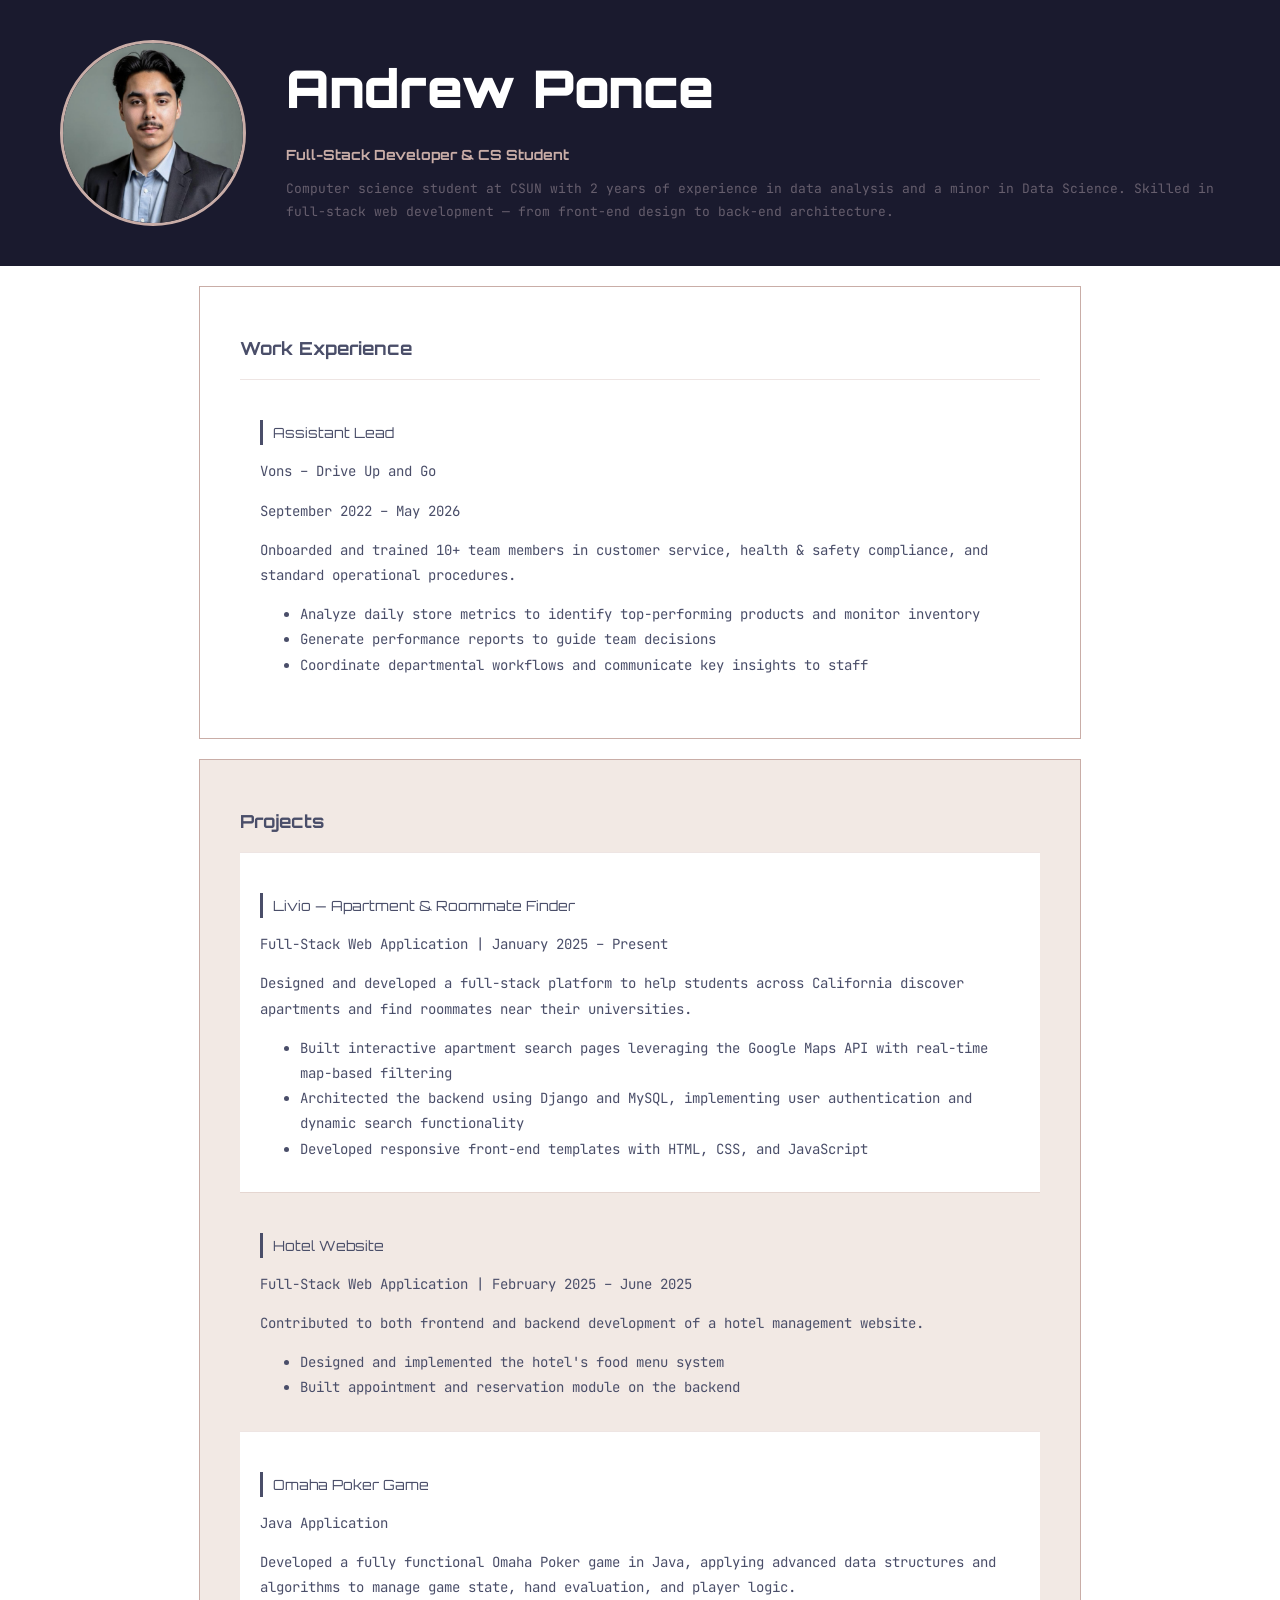
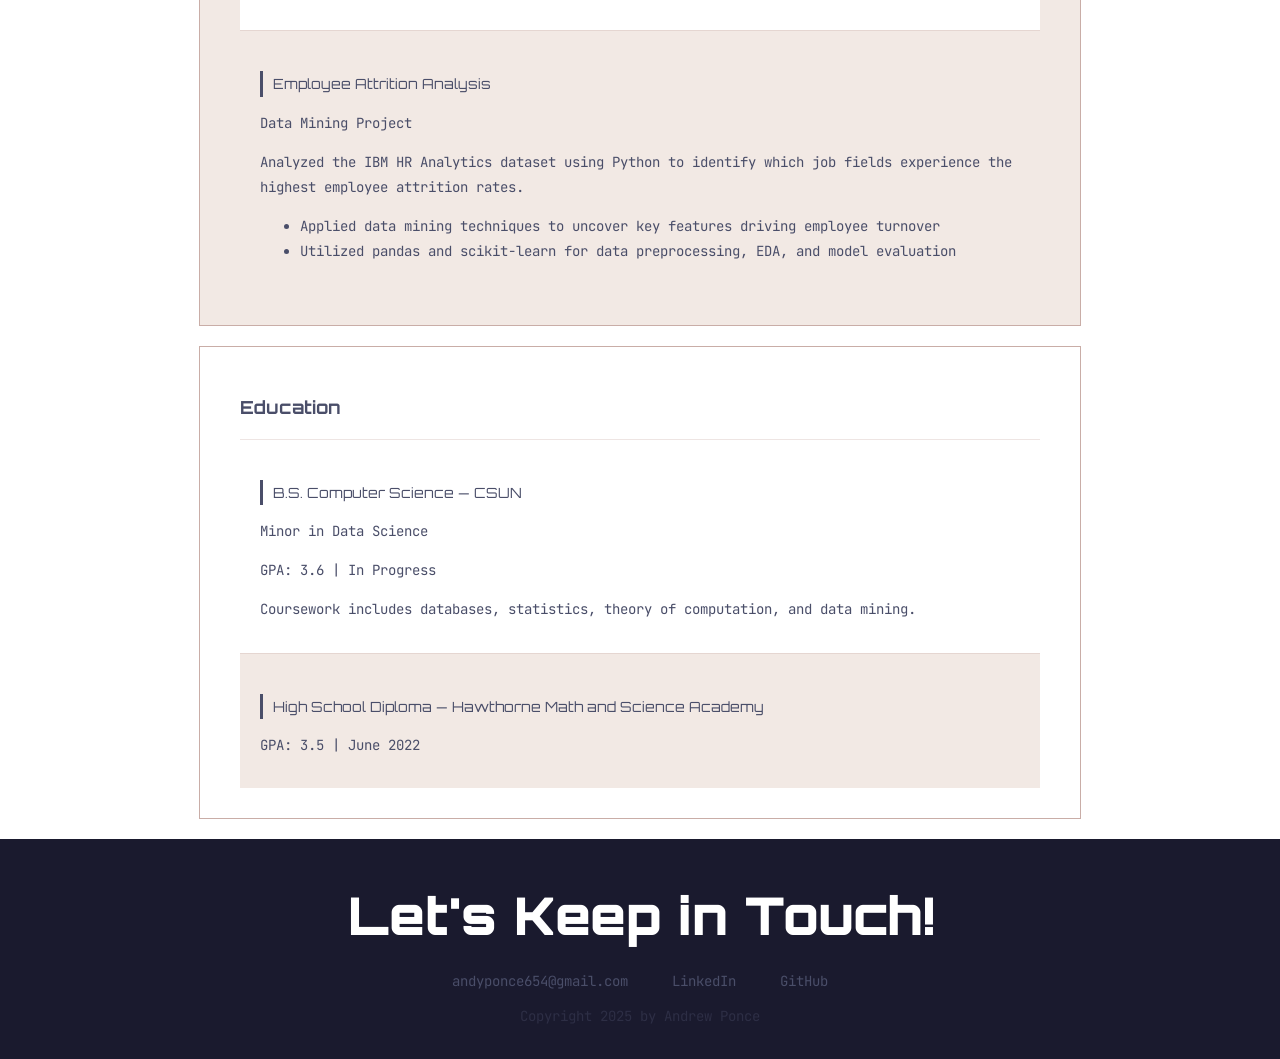
==== index.html @ 3bd179ac "shifting" ====
<!DOCTYPE html>
<html lang="en">
<head>
    <meta charset="UTF-8">
    <meta name="viewport" content="width=device-width, initial-scale=1.0">
    <title>Andrew Ponce | Resume</title>

    <!-- Google Fonts -->
    <link rel="preconnect" href="https://fonts.googleapis.com">
    <link rel="preconnect" href="https://fonts.gstatic.com" crossorigin>
    <link href="https://fonts.googleapis.com/css2?family=JetBrains+Mono:wght@300;400;700&family=Orbitron:wght@400;700;900&display=swap" rel="stylesheet">

    <!-- Stylesheet -->
    <link rel="stylesheet" href="css/styles.css">
</head>
<body>

    <!-- // Intro -->
    <header>
        <img src="images/pfp.png" alt="Andrew Ponce">
        <div class="header-text">
            <h1>Andrew Ponce</h1>
            <h2>Full-Stack Developer & CS Student</h2>
            <p>Computer science student at CSUN with 2 years of experience in data analysis and a minor in Data Science. Skilled in full-stack web development — from front-end design to back-end architecture.</p>
        </div>
    </header>

    <main>

        <!-- // Work Experience -->
        <section class="slide_left">
            <h2>Work Experience</h2>

            <div class="job job_light">
                <h3>Assistant Lead</h3>
                <p>Vons – Drive Up and Go</p>
                <p>September 2022 – May 2026</p>
                <p>Onboarded and trained 10+ team members in customer service, health & safety compliance, and standard operational procedures.</p>
                <ul>
                    <li>Analyze daily store metrics to identify top-performing products and monitor inventory</li>
                    <li>Generate performance reports to guide team decisions</li>
                    <li>Coordinate departmental workflows and communicate key insights to staff</li>
                </ul>
            </div>

        </section>


        <!-- // Projects -->
        <section class="slide_right">
            <h2>Projects</h2>

            <div class="job job_light">
                <h3>Livio — Apartment & Roommate Finder</h3>
                <p>Full-Stack Web Application | January 2025 – Present</p>
                <p>Designed and developed a full-stack platform to help students across California discover apartments and find roommates near their universities.</p>
                <ul>
                    <li>Built interactive apartment search pages leveraging the Google Maps API with real-time map-based filtering</li>
                    <li>Architected the backend using Django and MySQL, implementing user authentication and dynamic search functionality</li>
                    <li>Developed responsive front-end templates with HTML, CSS, and JavaScript</li>
                </ul>
            </div>

            <div class="job job_alt">
                <h3>Hotel Website</h3>
                <p>Full-Stack Web Application | February 2025 – June 2025</p>
                <p>Contributed to both frontend and backend development of a hotel management website.</p>
                <ul>
                    <li>Designed and implemented the hotel's food menu system</li>
                    <li>Built appointment and reservation module on the backend</li>
                </ul>
            </div>

            <div class="job job_light">
                <h3>Omaha Poker Game</h3>
                <p>Java Application</p>
                <p>Developed a fully functional Omaha Poker game in Java, applying advanced data structures and algorithms to manage game state, hand evaluation, and player logic.</p>
            </div>

            <div class="job job_alt">
                <h3>Employee Attrition Analysis</h3>
                <p>Data Mining Project</p>
                <p>Analyzed the IBM HR Analytics dataset using Python to identify which job fields experience the highest employee attrition rates.</p>
                <ul>
                    <li>Applied data mining techniques to uncover key features driving employee turnover</li>
                    <li>Utilized pandas and scikit-learn for data preprocessing, EDA, and model evaluation</li>
                </ul>
            </div>

        </section>


        <!-- // Education -->
        <section class="slide_left">
            <h2>Education</h2>

            <div class="job job_light">
                <h3>B.S. Computer Science — CSUN</h3>
                <p>Minor in Data Science</p>
                <p>GPA: 3.6 | In Progress</p>
                <p>Coursework includes databases, statistics, theory of computation, and data mining.</p>
            </div>

            <div class="job job_alt">
                <h3>High School Diploma — Hawthorne Math and Science Academy</h3>
                <p>GPA: 3.5 | June 2022</p>
            </div>

        </section>

    </main>

    <!-- // Footer & contact info -->
    <footer>
        <h1>Let's Keep in Touch!</h1>
        <div>
            <a href="mailto:andyponce654@gmail.com">andyponce654@gmail.com</a>
            <a href="#" target="_blank">LinkedIn</a>
            <a href="#" target="_blank">GitHub</a>
        </div>
        <p>Copyright 2025 by Andrew Ponce</p>
    </footer>


    <script>
        const observer = new IntersectionObserver((entries) => {
            entries.forEach(entry => {
                if (entry.isIntersecting) {
                    entry.target.classList.add('visible');
                }
            });
        }, { threshold: 0.1 });

        document.querySelectorAll('.slide_left, .slide_right').forEach(el => observer.observe(el));
    </script>

</body>
</html>
---- css/styles.css ----
/* Color Palette
   #ffffff  - White (background)
   #1a1a2e  - Dark Navy (header text)
   #4a4e69  - Muted Slate (body text)
   #9a8c98  - Dusty Mauve (accents / h2)
   #c9ada7  - Soft Rose (h3 / borders)
   #f2e9e4  - Blush Cream (alternating section bg)
*/

/* Global Styles
------------------------------------*/
body {
    background-color: #ffffff;
    color: #4a4e69;
    font-family: 'JetBrains Mono', monospace;
    font-size: 14px;
    line-height: 1.8;
    margin: 0;
    padding: 0;
}

h1 {
    font-family: 'Orbitron', monospace;
    font-size: 52px;
    font-weight: 900;
    color: #ffffff;
    margin: 0 0 6px 0;
}

h2 {
    font-family: 'Orbitron', monospace;
    font-size: 18px;
    font-weight: 700;
    color: #4a4e69;
}

h3 {
    font-family: 'Orbitron', monospace;
    font-size: 14px;
    font-weight: 400;
    color: #4a4e69;
    border-left: 3px solid #4a4e69;
    padding-left: 10px;
    margin-top: 24px;
}

p {
    color: #4a4e69;
}

li {
    color: #4a4e69;
}

a {
    color: #4a4e69;
    text-decoration: none;
}

img {
    width: 180px;
    height: 180px;
    border-radius: 50%;
    border: 3px solid #c9ada7;
    object-fit: cover;
    flex-shrink: 0;
}


/* Header & Footer
------------------------------------*/
header {
    background-color: #1a1a2e;
    padding: 40px 60px;
    display: flex;
    align-items: center;
    gap: 40px;
}

header .header-text h2 {
    color: #c9ada7;
    font-size: 14px;
    margin: 0 0 10px 0;
}

header .header-text p {
    color: #9a8c9899;
    font-size: 13px;
    margin: 0;
}

footer {
    background-color: #1a1a2e;
    padding: 30px 60px;
    text-align: center;
}

footer p {
    color: #4a4e6966;
    font-size: 14px;
    margin: 10px 0 0 0;
}

footer a {
    color: #4a4e69;
    padding: 0 18px;
}


/* Work Experience
------------------------------------*/
section:nth-of-type(1) {
    background-color: #ffffff;
    padding: 30px 40px;
    border: 1px solid #c9ada7;
    margin: 20px auto;
    max-width: 800px;
}

/* Projects */
section:nth-of-type(2) {
    background-color: #f2e9e4;
    padding: 30px 40px;
    border: 1px solid #c9ada7;
    margin: 20px auto;
    max-width: 800px;
}

/* Education */
section:nth-of-type(3) {
    background-color: #ffffff;
    padding: 30px 40px;
    border: 1px solid #c9ada7;
    margin: 20px auto;
    max-width: 800px;
}


/* Job alternating rows
------------------------------------*/
.job {
    padding: 16px 20px;
    border-top: 1px solid #c9ada750;
}

.job_light {
    background-color: #ffffff;
}

.job_alt {
    background-color: #f2e9e4;
}


/* animation
------------------------------------*/
.slide_left {
    opacity: 0;
    transform: translateX(-80px);
    transition: opacity 0.6s ease, transform 0.6s ease;
}

.slide_right {
    opacity: 0;
    transform: translateX(80px);
    transition: opacity 0.6s ease, transform 0.6s ease;
}

.slide_left.visible,
.slide_right.visible {
    opacity: 1;
    transform: translateX(0);
}
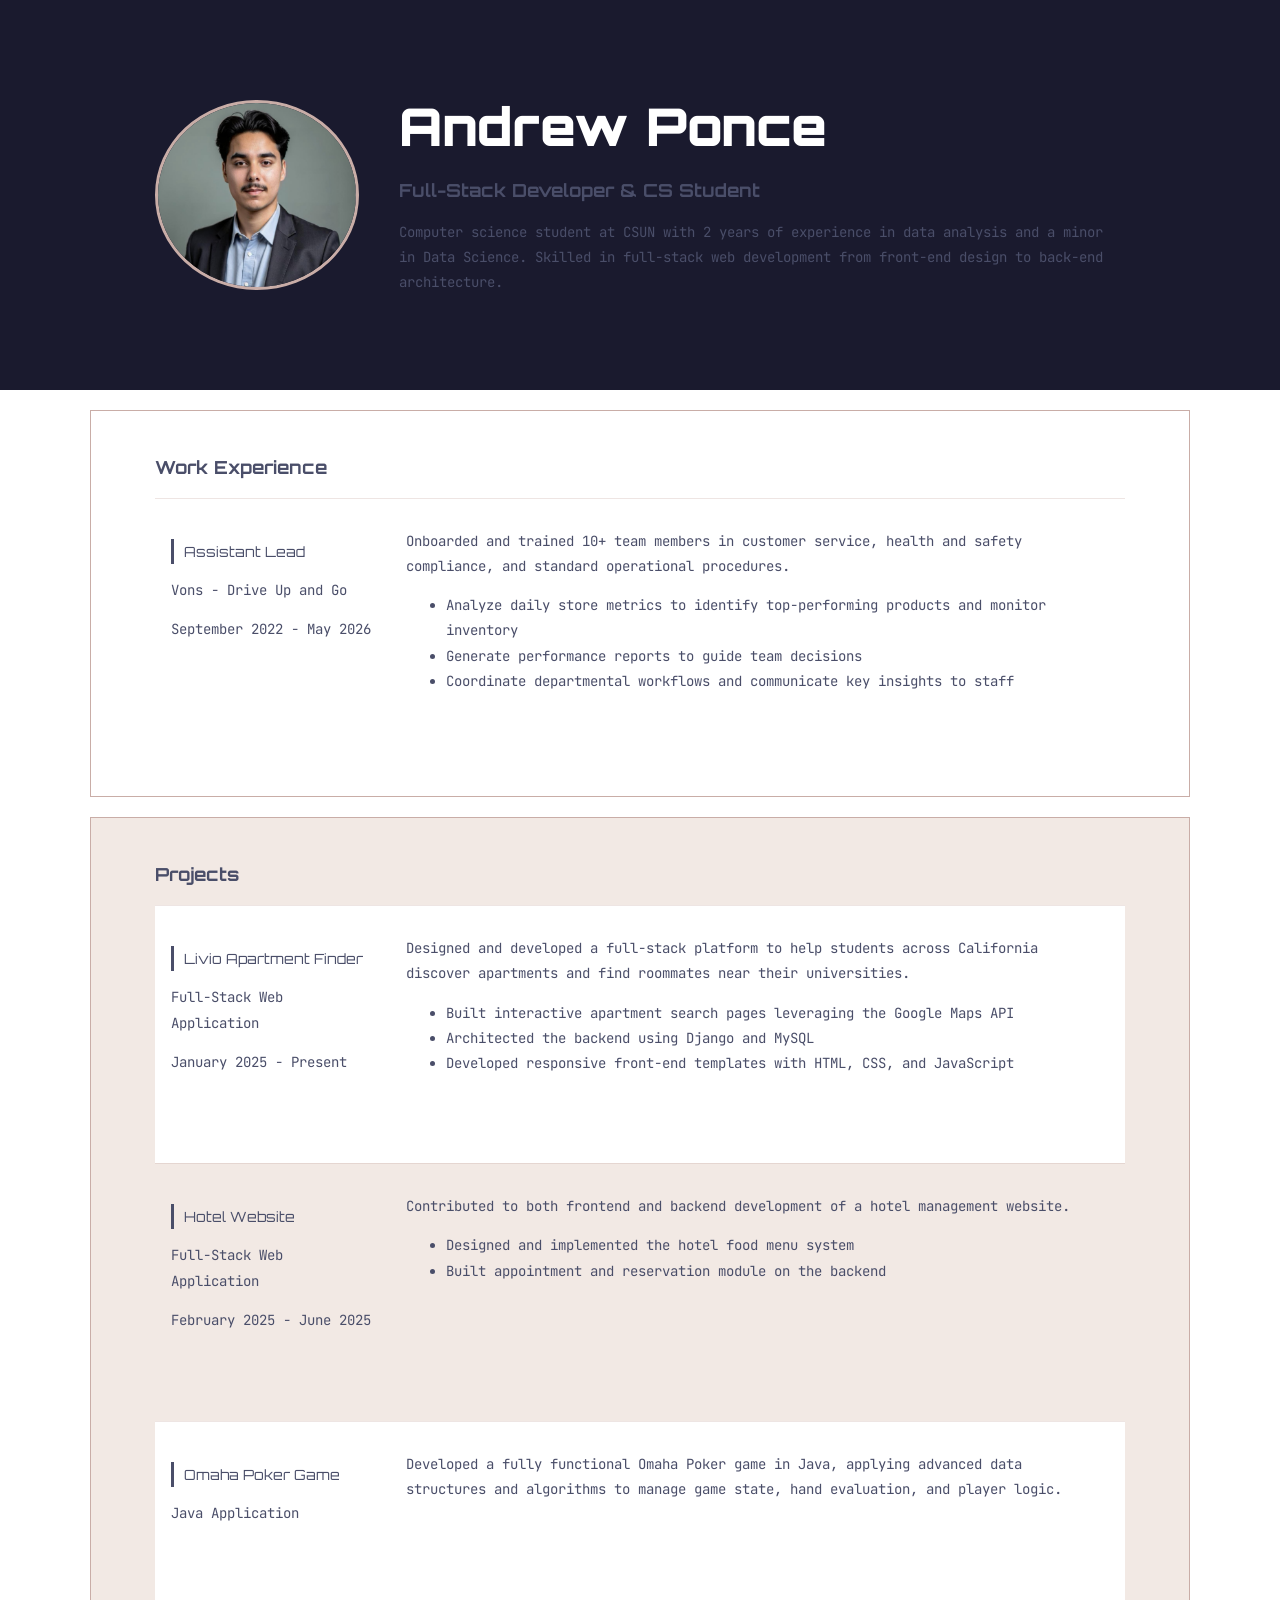
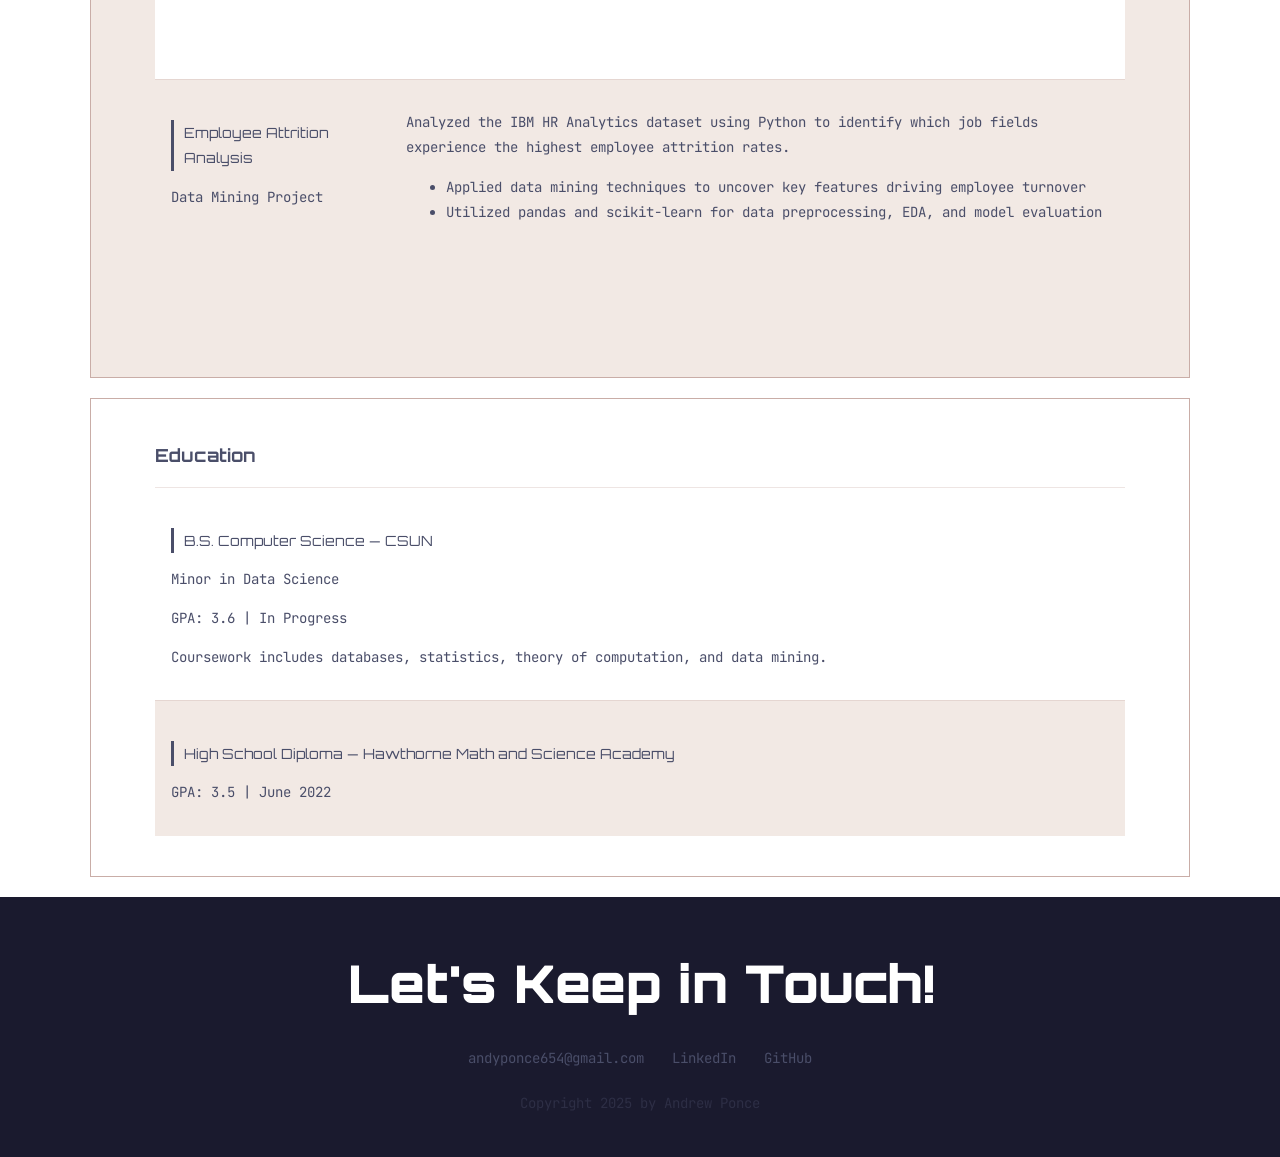
==== commit d296326f: "somewhat complete changes" ====
--- a/index.html
+++ b/index.html
@@ -17,11 +17,16 @@
 
     <!-- // Intro -->
     <header>
-        <img src="images/pfp.png" alt="Andrew Ponce">
-        <div class="header-text">
-            <h1>Andrew Ponce</h1>
-            <h2>Full-Stack Developer & CS Student</h2>
-            <p>Computer science student at CSUN with 2 years of experience in data analysis and a minor in Data Science. Skilled in full-stack web development — from front-end design to back-end architecture.</p>
+        <!-- HW7 step 1a: content-wrap added inside header to keep content from spanning full width -->
+        <div class="content-wrap">
+            <!-- HW7 step 6b and 4b: profile-img class added, column-narrow class added to img -->
+            <img src="images/pfp.png" alt="Andrew Ponce" class="profile-img column-narrow">
+            <!-- HW7 step 6c: column-wide div wraps h1, h2, and p -->
+            <div class="column-wide">
+                <h1>Andrew Ponce</h1>
+                <h2>Full-Stack Developer &amp; CS Student</h2>
+                <p>Computer science student at CSUN with 2 years of experience in data analysis and a minor in Data Science. Skilled in full-stack web development from front-end design to back-end architecture.</p>
+            </div>
         </div>
     </header>
 
@@ -29,109 +34,144 @@
 
         <!-- // Work Experience -->
         <section class="slide_left">
-            <h2>Work Experience</h2>
+            <!-- HW7 step 2a: content-wrap added inside section -->
+            <div class="content-wrap">
+                <h2>Work Experience</h2>
 
-            <div class="job job_light">
-                <h3>Assistant Lead</h3>
-                <p>Vons – Drive Up and Go</p>
-                <p>September 2022 – May 2026</p>
-                <p>Onboarded and trained 10+ team members in customer service, health & safety compliance, and standard operational procedures.</p>
-                <ul>
-                    <li>Analyze daily store metrics to identify top-performing products and monitor inventory</li>
-                    <li>Generate performance reports to guide team decisions</li>
-                    <li>Coordinate departmental workflows and communicate key insights to staff</li>
-                </ul>
+                <div class="job job_light">
+                    <!-- HW7 step 6g: column-narrow wraps job title, company, date -->
+                    <div class="column-narrow">
+                        <h3>Assistant Lead</h3>
+                        <p>Vons - Drive Up and Go</p>
+                        <p>September 2022 - May 2026</p>
+                    </div>
+                    <!-- HW7 step 6g: column-wide wraps job summary and list -->
+                    <div class="column-wide">
+                        <p>Onboarded and trained 10+ team members in customer service, health and safety compliance, and standard operational procedures.</p>
+                        <ul>
+                            <li>Analyze daily store metrics to identify top-performing products and monitor inventory</li>
+                            <li>Generate performance reports to guide team decisions</li>
+                            <li>Coordinate departmental workflows and communicate key insights to staff</li>
+                        </ul>
+                    </div>
+                </div>
+
             </div>
-
         </section>
 
 
         <!-- // Projects -->
         <section class="slide_right">
-            <h2>Projects</h2>
+            <!-- HW7 step 2a: content-wrap added inside section -->
+            <div class="content-wrap">
+                <h2>Projects</h2>
 
-            <div class="job job_light">
-                <h3>Livio — Apartment & Roommate Finder</h3>
-                <p>Full-Stack Web Application | January 2025 – Present</p>
-                <p>Designed and developed a full-stack platform to help students across California discover apartments and find roommates near their universities.</p>
-                <ul>
-                    <li>Built interactive apartment search pages leveraging the Google Maps API with real-time map-based filtering</li>
-                    <li>Architected the backend using Django and MySQL, implementing user authentication and dynamic search functionality</li>
-                    <li>Developed responsive front-end templates with HTML, CSS, and JavaScript</li>
-                </ul>
+                <div class="job job_light">
+                    <div class="column-narrow">
+                        <h3>Livio Apartment Finder</h3>
+                        <p>Full-Stack Web Application</p>
+                        <p>January 2025 - Present</p>
+                    </div>
+                    <div class="column-wide">
+                        <p>Designed and developed a full-stack platform to help students across California discover apartments and find roommates near their universities.</p>
+                        <ul>
+                            <li>Built interactive apartment search pages leveraging the Google Maps API</li>
+                            <li>Architected the backend using Django and MySQL</li>
+                            <li>Developed responsive front-end templates with HTML, CSS, and JavaScript</li>
+                        </ul>
+                    </div>
+                </div>
+
+                <div class="job job_alt">
+                    <div class="column-narrow">
+                        <h3>Hotel Website</h3>
+                        <p>Full-Stack Web Application</p>
+                        <p>February 2025 - June 2025</p>
+                    </div>
+                    <div class="column-wide">
+                        <p>Contributed to both frontend and backend development of a hotel management website.</p>
+                        <ul>
+                            <li>Designed and implemented the hotel food menu system</li>
+                            <li>Built appointment and reservation module on the backend</li>
+                        </ul>
+                    </div>
+                </div>
+
+                <div class="job job_light">
+                    <div class="column-narrow">
+                        <h3>Omaha Poker Game</h3>
+                        <p>Java Application</p>
+                    </div>
+                    <div class="column-wide">
+                        <p>Developed a fully functional Omaha Poker game in Java, applying advanced data structures and algorithms to manage game state, hand evaluation, and player logic.</p>
+                    </div>
+                </div>
+
+                <div class="job job_alt">
+                    <div class="column-narrow">
+                        <h3>Employee Attrition Analysis</h3>
+                        <p>Data Mining Project</p>
+                    </div>
+                    <div class="column-wide">
+                        <p>Analyzed the IBM HR Analytics dataset using Python to identify which job fields experience the highest employee attrition rates.</p>
+                        <ul>
+                            <li>Applied data mining techniques to uncover key features driving employee turnover</li>
+                            <li>Utilized pandas and scikit-learn for data preprocessing, EDA, and model evaluation</li>
+                        </ul>
+                    </div>
+                </div>
+
             </div>
-
-            <div class="job job_alt">
-                <h3>Hotel Website</h3>
-                <p>Full-Stack Web Application | February 2025 – June 2025</p>
-                <p>Contributed to both frontend and backend development of a hotel management website.</p>
-                <ul>
-                    <li>Designed and implemented the hotel's food menu system</li>
-                    <li>Built appointment and reservation module on the backend</li>
-                </ul>
-            </div>
-
-            <div class="job job_light">
-                <h3>Omaha Poker Game</h3>
-                <p>Java Application</p>
-                <p>Developed a fully functional Omaha Poker game in Java, applying advanced data structures and algorithms to manage game state, hand evaluation, and player logic.</p>
-            </div>
-
-            <div class="job job_alt">
-                <h3>Employee Attrition Analysis</h3>
-                <p>Data Mining Project</p>
-                <p>Analyzed the IBM HR Analytics dataset using Python to identify which job fields experience the highest employee attrition rates.</p>
-                <ul>
-                    <li>Applied data mining techniques to uncover key features driving employee turnover</li>
-                    <li>Utilized pandas and scikit-learn for data preprocessing, EDA, and model evaluation</li>
-                </ul>
-            </div>
-
         </section>
 
 
         <!-- // Education -->
         <section class="slide_left">
-            <h2>Education</h2>
+            <div class="content-wrap">
+                <h2>Education</h2>
 
-            <div class="job job_light">
-                <h3>B.S. Computer Science — CSUN</h3>
-                <p>Minor in Data Science</p>
-                <p>GPA: 3.6 | In Progress</p>
-                <p>Coursework includes databases, statistics, theory of computation, and data mining.</p>
+                <div class="job job_light">
+                    <h3>B.S. Computer Science — CSUN</h3>
+                    <p>Minor in Data Science</p>
+                    <p>GPA: 3.6 | In Progress</p>
+                    <p>Coursework includes databases, statistics, theory of computation, and data mining.</p>
+                </div>
+
+                <div class="job job_alt">
+                    <h3>High School Diploma — Hawthorne Math and Science Academy</h3>
+                    <p>GPA: 3.5 | June 2022</p>
+                </div>
+
             </div>
-
-            <div class="job job_alt">
-                <h3>High School Diploma — Hawthorne Math and Science Academy</h3>
-                <p>GPA: 3.5 | June 2022</p>
-            </div>
-
         </section>
 
     </main>
 
     <!-- // Footer & contact info -->
     <footer>
-        <h1>Let's Keep in Touch!</h1>
-        <div>
-            <a href="mailto:andyponce654@gmail.com">andyponce654@gmail.com</a>
-            <a href="#" target="_blank">LinkedIn</a>
-            <a href="#" target="_blank">GitHub</a>
+        <!-- HW7 step 2b: content-wrap added inside footer -->
+        <div class="content-wrap">
+            <h1>Let's Keep in Touch!</h1>
+            <!-- HW7 step 3f: contact-info class added to the div wrapping links -->
+            <div class="contact-info">
+                <a href="mailto:andyponce654@gmail.com">andyponce654@gmail.com</a>
+                <a href="#" target="_blank">LinkedIn</a>
+                <a href="#" target="_blank">GitHub</a>
+            </div>
+            <p>Copyright 2025 by Andrew Ponce</p>
         </div>
-        <p>Copyright 2025 by Andrew Ponce</p>
     </footer>
-
 
     <script>
         const observer = new IntersectionObserver((entries) => {
             entries.forEach(entry => {
                 if (entry.isIntersecting) {
-                    entry.target.classList.add('visible');
+                    entry.target.classList.add("visible");
                 }
             });
         }, { threshold: 0.1 });
 
-        document.querySelectorAll('.slide_left, .slide_right').forEach(el => observer.observe(el));
+        document.querySelectorAll(".slide_left, .slide_right").forEach(el => observer.observe(el));
     </script>
 
 </body>
--- a/css/styles.css
+++ b/css/styles.css
@@ -1,3 +1,8 @@
+/* HW7 step 5: box model fix - padding/border included in width, not added on top */
+*, *::before, *::after {
+    box-sizing: border-box;
+}
+
 /* Color Palette
    #ffffff  - White (background)
    #1a1a2e  - Dark Navy (header text)
@@ -27,11 +32,13 @@
     margin: 0 0 6px 0;
 }
 
+/* HW7 step 3c: margin-top 0 removes extra space at top of each section */
 h2 {
     font-family: 'Orbitron', monospace;
     font-size: 18px;
     font-weight: 700;
     color: #4a4e69;
+    margin-top: 0;
 }
 
 h3 {
@@ -58,23 +65,84 @@
 }
 
 img {
-    width: 180px;
-    height: 180px;
     border-radius: 50%;
     border: 3px solid #c9ada7;
     object-fit: cover;
+}
+
+
+/* HW7 step 1b and 2d: content-wrap centers content with max-width, reused across all sections */
+.content-wrap {
+    max-width: 1050px;
+    margin: 0 auto;
+    padding: 40px;
+    overflow: hidden;
+}
+
+/* HW7 step 6d: column-narrow floats left for image/meta side */
+.column-narrow {
+    width: 25%;
+    float: left;
+    padding-right: 3%;
+    min-height: 175px;
+}
+
+/* HW7 step 6e: column-wide floats left for description side */
+.column-wide {
+    width: 75%;
+    float: left;
+    min-height: 225px;
+}
+
+
+
+/* HW7 step 4b+4c: profile-img sets circular shape. float+margin handled by column-narrow */
+.profile-img {
+    width: 190px;
+    height: 190px;
+    border-radius: 50%;
+    border: 3px solid #c9ada7;
+    object-fit: cover;
+    display: block;
     flex-shrink: 0;
 }
 
-
 /* Header & Footer
 ------------------------------------*/
+
+/* HW7 step 4d: removes margin between name and tagline in header */
+header h1,
+header h2 {
+    margin: 0;
+}
+
+/* override float columns in header - use flexbox so pfp stays a fixed size */
+header .column-narrow {
+    width: auto;
+    float: none;
+    padding-right: 0;
+    margin-right: 40px;
+    min-height: auto;
+    flex-shrink: 0;
+}
+
+header .column-wide {
+    width: auto;
+    float: none;
+    min-height: auto;
+    flex: 1;
+}
+
+header .content-wrap {
+    display: flex;
+    align-items: center;
+}
+
 header {
     background-color: #1a1a2e;
     padding: 40px 60px;
     display: flex;
     align-items: center;
-    gap: 40px;
 }
 
 header .header-text h2 {
@@ -89,9 +157,10 @@
     margin: 0;
 }
 
+/* HW7 step 3e: text-align center so all footer child elements are centered */
 footer {
     background-color: #1a1a2e;
-    padding: 30px 60px;
+    padding: 0;
     text-align: center;
 }
 
@@ -107,40 +176,46 @@
 }
 
 
+
+
+/* HW7 step 3g: targets only links inside contact-info, adds padding and inline-block */
+.contact-info a {
+    padding: 10px;
+    display: inline-block;
+}
+
 /* Work Experience
 ------------------------------------*/
 section:nth-of-type(1) {
     background-color: #ffffff;
-    padding: 30px 40px;
     border: 1px solid #c9ada7;
     margin: 20px auto;
-    max-width: 800px;
+    max-width: 1100px;
 }
 
 /* Projects */
 section:nth-of-type(2) {
     background-color: #f2e9e4;
-    padding: 30px 40px;
     border: 1px solid #c9ada7;
     margin: 20px auto;
-    max-width: 800px;
+    max-width: 1100px;
 }
 
 /* Education */
 section:nth-of-type(3) {
     background-color: #ffffff;
-    padding: 30px 40px;
     border: 1px solid #c9ada7;
     margin: 20px auto;
-    max-width: 800px;
+    max-width: 1100px;
 }
 
 
 /* Job alternating rows
 ------------------------------------*/
 .job {
-    padding: 16px 20px;
+    padding: 16px;
     border-top: 1px solid #c9ada750;
+    overflow: hidden;
 }
 
 .job_light {
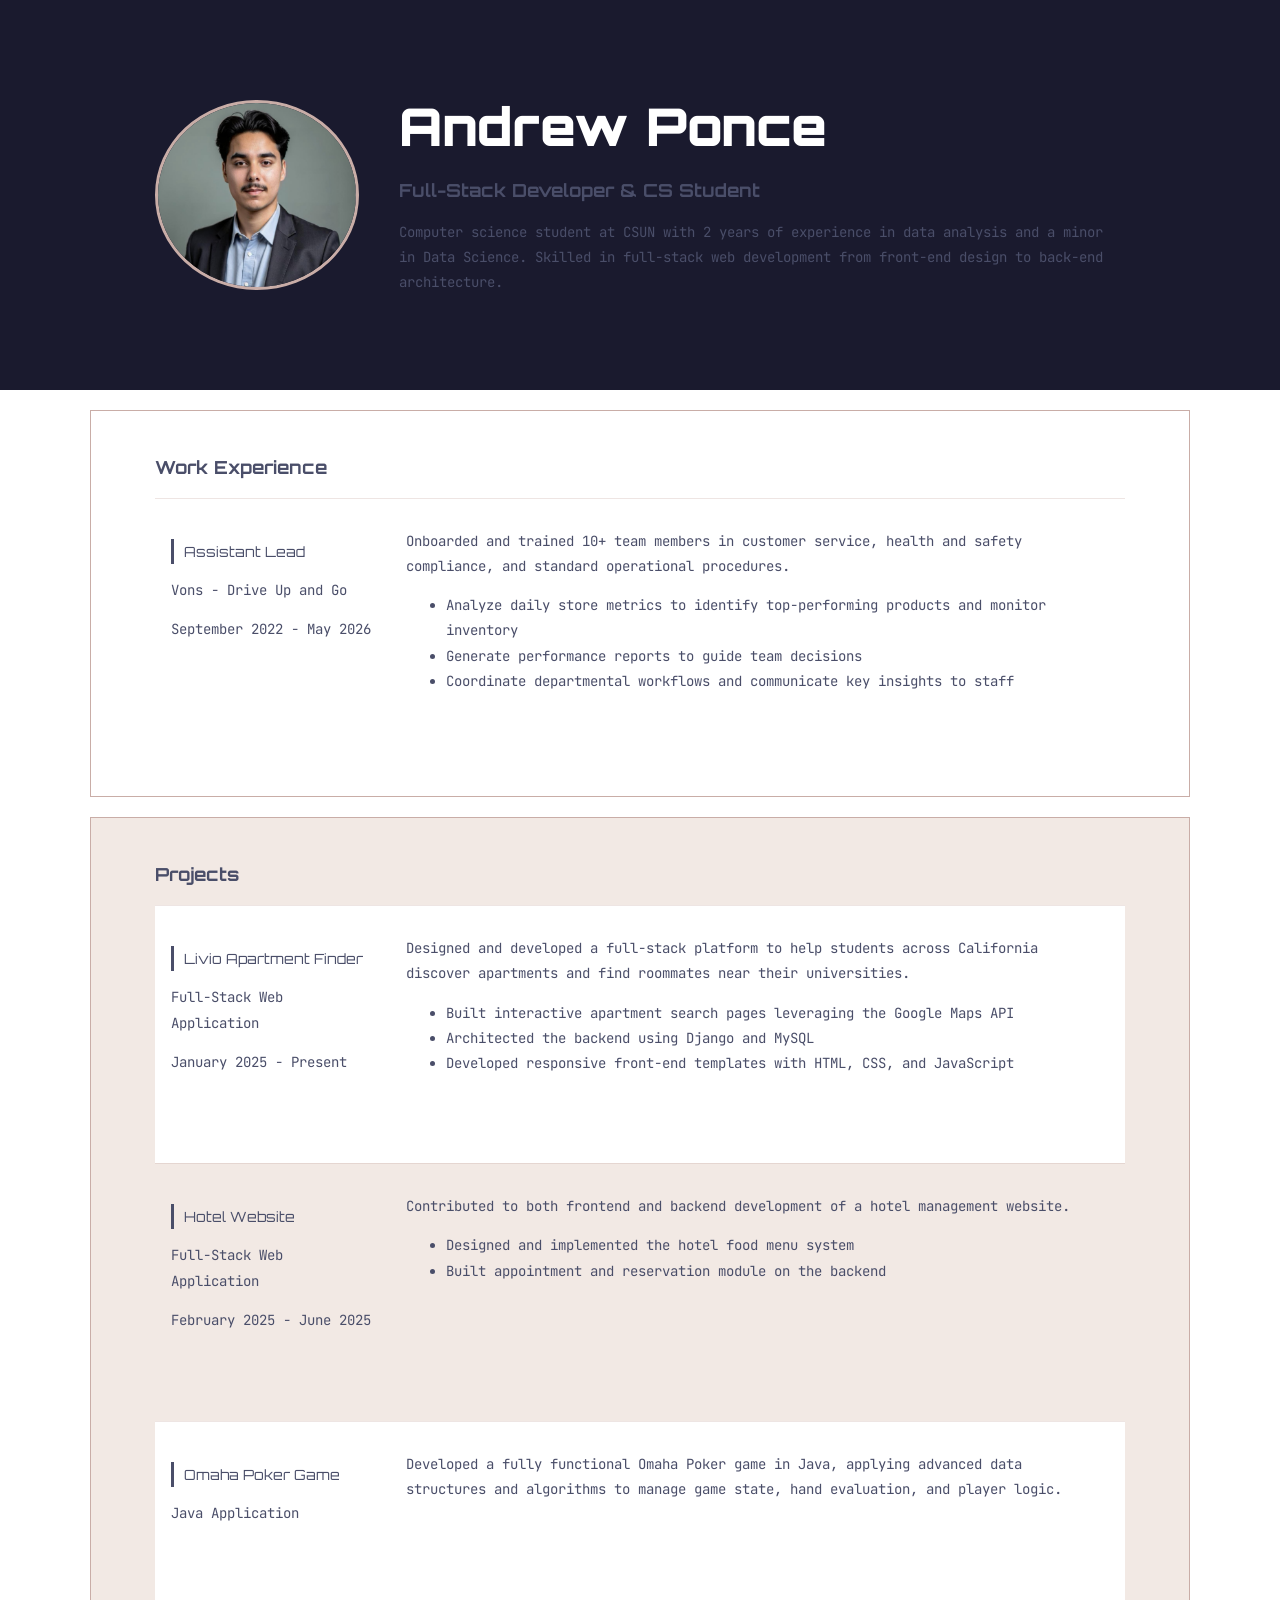
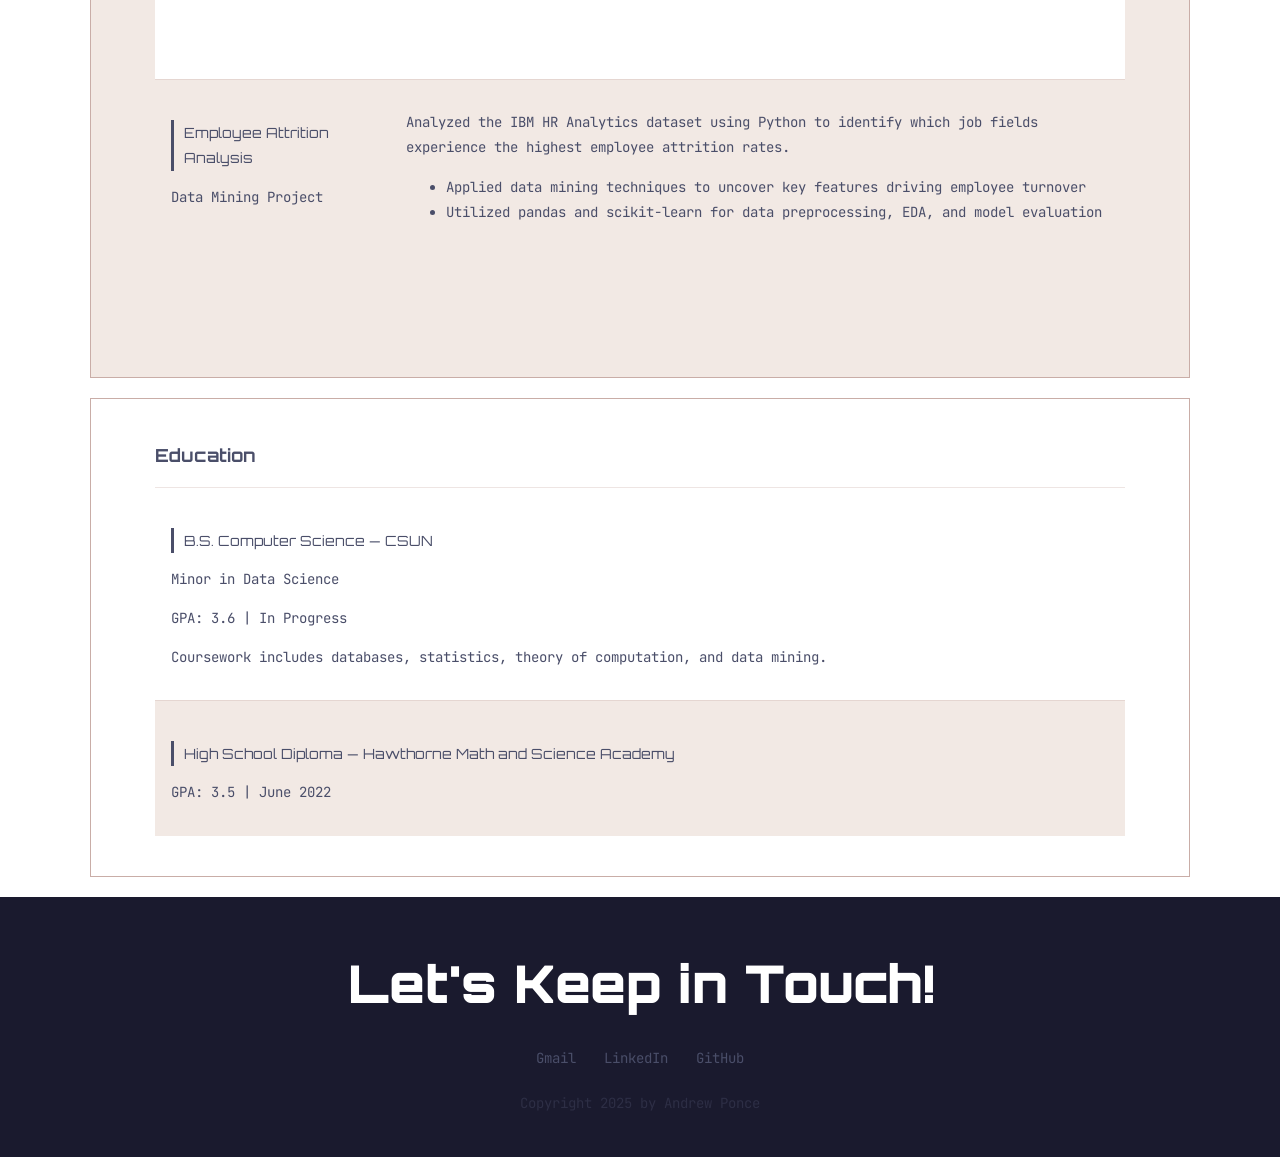
==== commit a13dab15: "gmail" ====
--- a/index.html
+++ b/index.html
@@ -154,9 +154,9 @@
             <h1>Let's Keep in Touch!</h1>
             <!-- HW7 step 3f: contact-info class added to the div wrapping links -->
             <div class="contact-info">
-                <a href="mailto:andyponce654@gmail.com">andyponce654@gmail.com</a>
-                <a href="#" target="_blank">LinkedIn</a>
-                <a href="#" target="_blank">GitHub</a>
+                <a href="mailto:andyponce654@gmail.com">Gmail</a>
+                <a href="https://www.linkedin.com/in/andrew-ponce-629717243/" target="_blank">LinkedIn</a>
+                <a href="https://github.com/AndyP0nce" target="_blank">GitHub</a>
             </div>
             <p>Copyright 2025 by Andrew Ponce</p>
         </div>
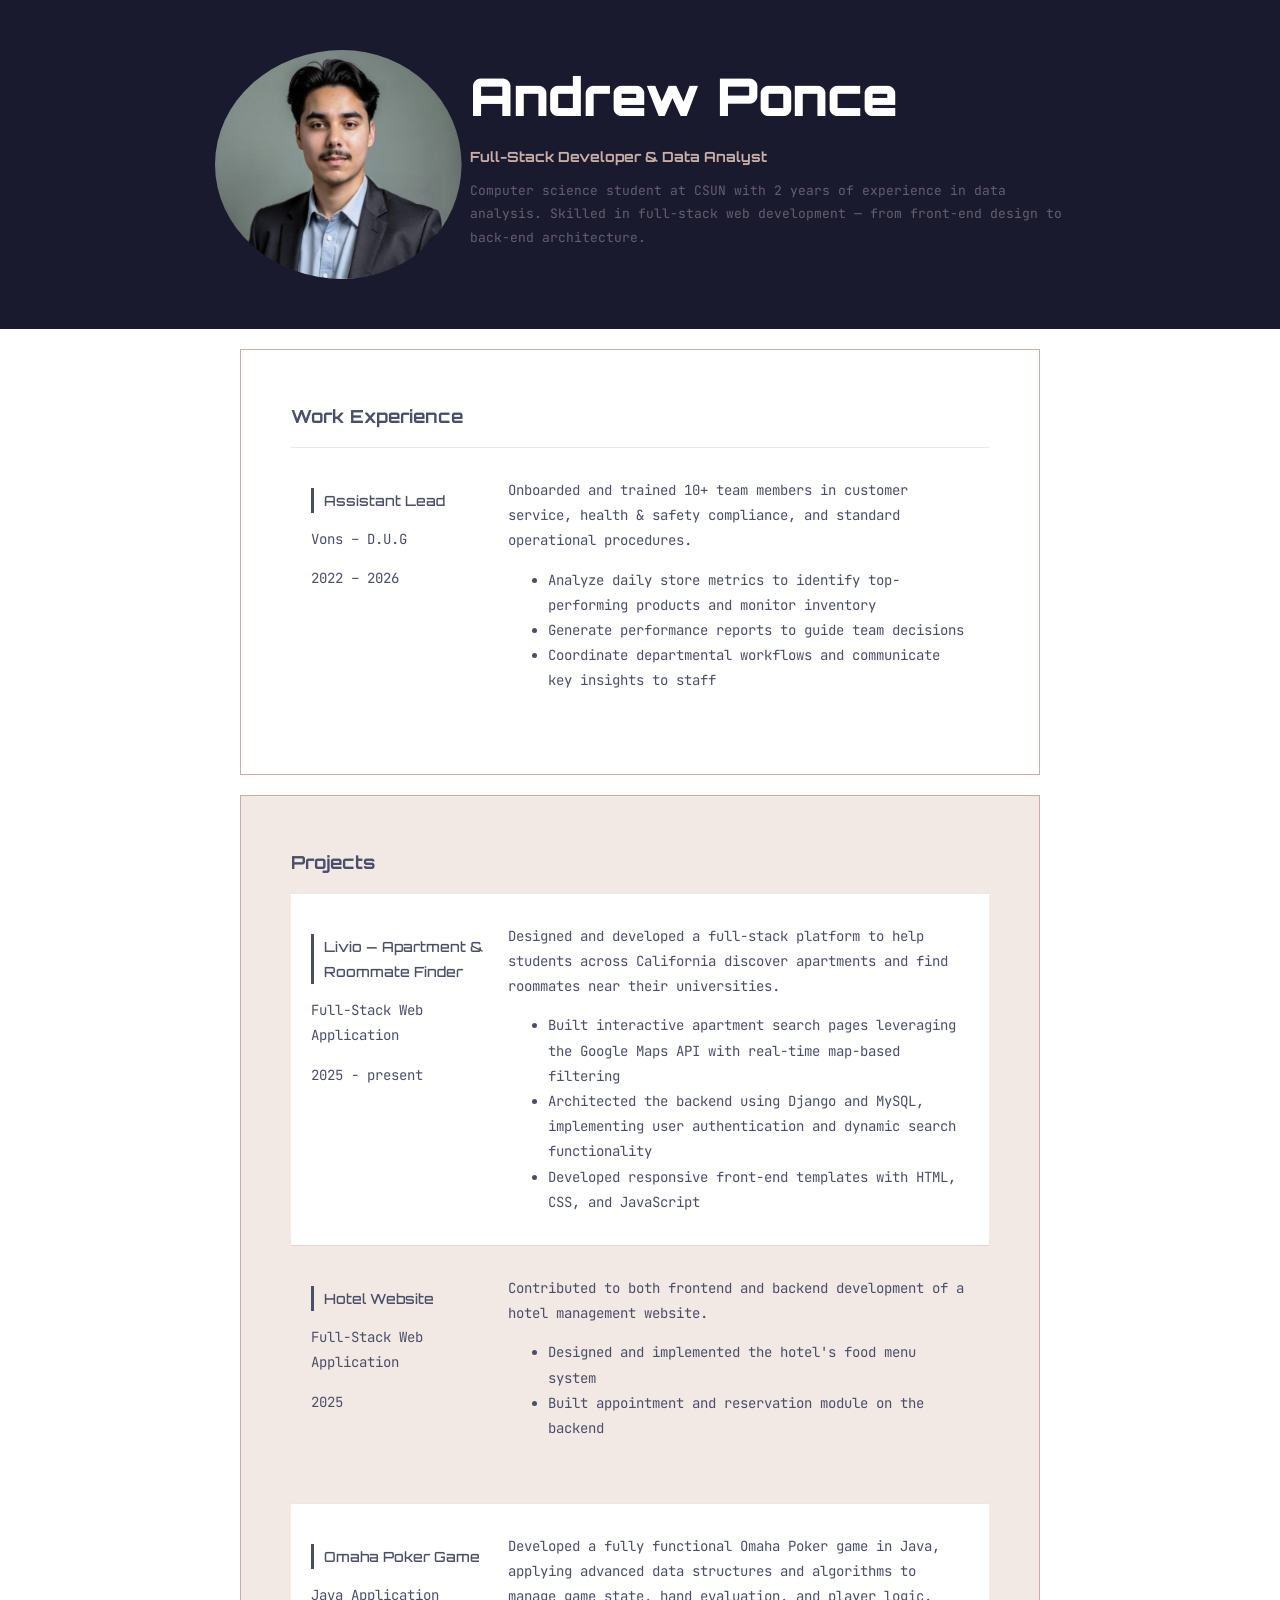
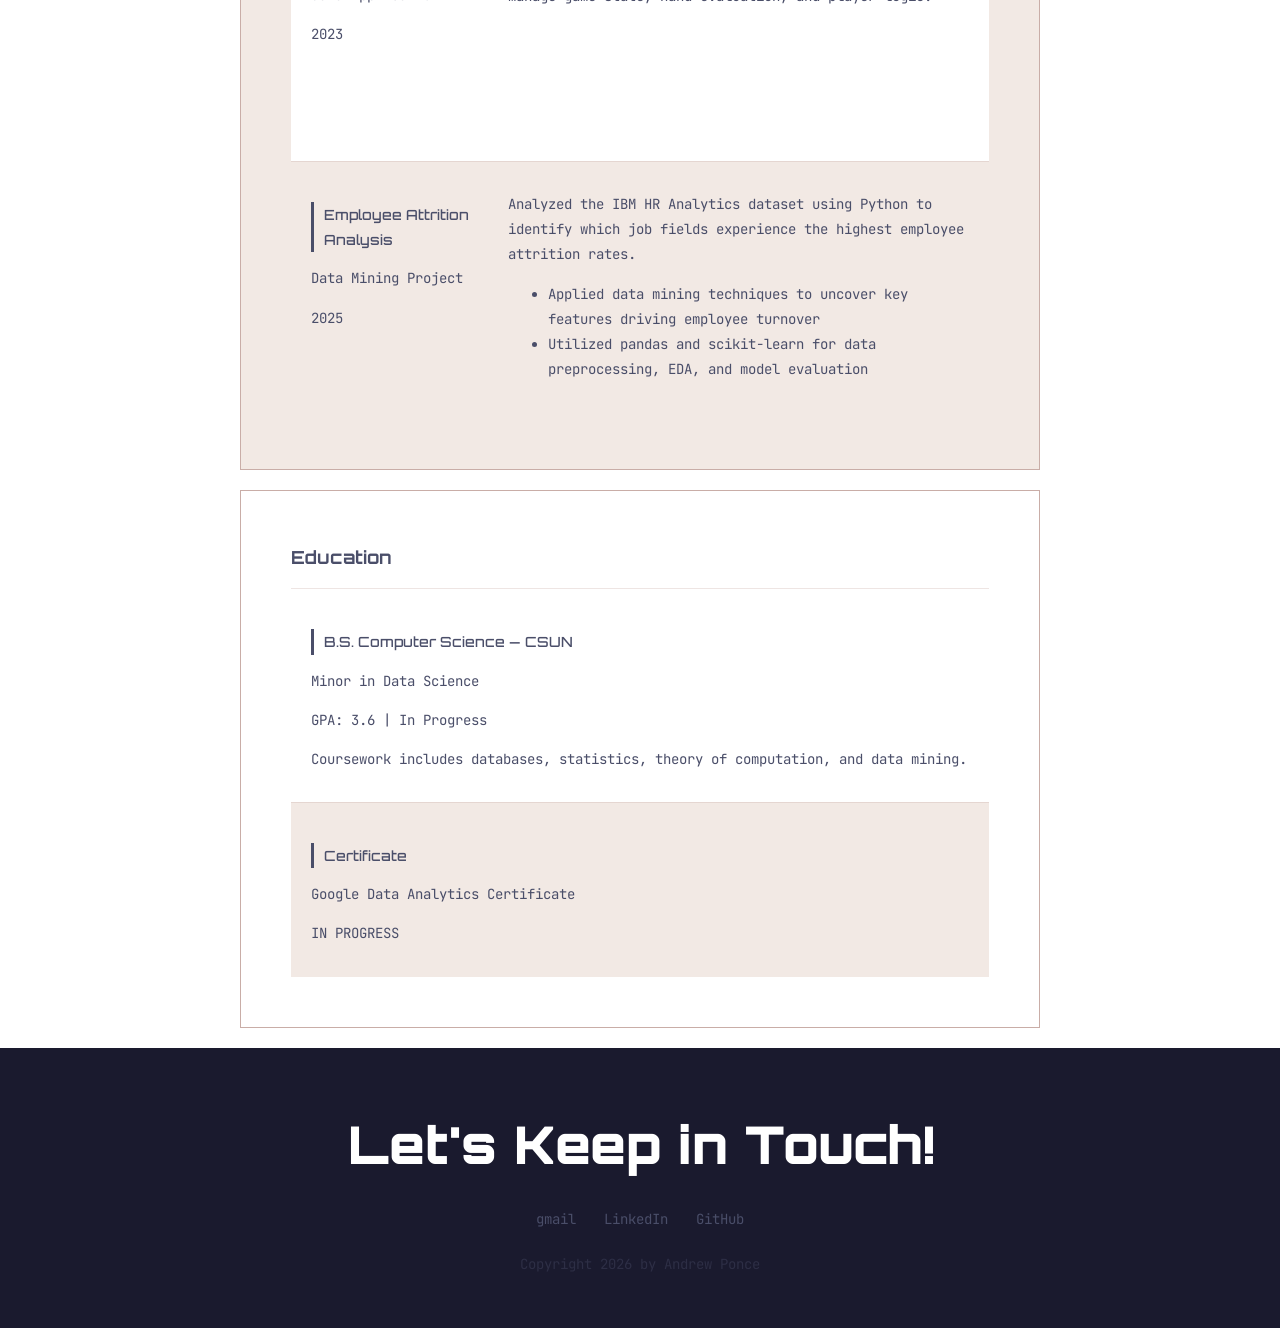
==== commit 2d7d27d7: "corrected changed" ====
--- a/index.html
+++ b/index.html
@@ -17,15 +17,18 @@
 
     <!-- // Intro -->
     <header>
-        <!-- HW7 step 1a: content-wrap added inside header to keep content from spanning full width -->
+        <!-- Step 1a: content-wrap added inside header, enclosing all header content -->
         <div class="content-wrap">
-            <!-- HW7 step 6b and 4b: profile-img class added, column-narrow class added to img -->
-            <img src="images/pfp.png" alt="Andrew Ponce" class="profile-img column-narrow">
-            <!-- HW7 step 6c: column-wide div wraps h1, h2, and p -->
-            <div class="column-wide">
+            <!-- Step 6b: column-narrow class added to img tag -->
+            <!-- Step 4b: profile-img class added to img tag -->
+            <!-- Step 4f: float and width moved to column-narrow; keeping border-radius in CSS -->
+            <img class="profile-img column-narrow" src="images/pfp.png" alt="Andrew Ponce">
+
+            <!-- Step 6c: column-wide div wrapping h1, h2, and p in header -->
+            <div class="column-wide header-text">
                 <h1>Andrew Ponce</h1>
-                <h2>Full-Stack Developer &amp; CS Student</h2>
-                <p>Computer science student at CSUN with 2 years of experience in data analysis and a minor in Data Science. Skilled in full-stack web development from front-end design to back-end architecture.</p>
+                <h2>Full-Stack Developer & Data Analyst</h2>
+                <p>Computer science student at CSUN with 2 years of experience in data analysis. Skilled in full-stack web development — from front-end design to back-end architecture.</p>
             </div>
         </div>
     </header>
@@ -34,20 +37,20 @@
 
         <!-- // Work Experience -->
         <section class="slide_left">
-            <!-- HW7 step 2a: content-wrap added inside section -->
+            <!-- Step 2a: content-wrap added in work section, right after section tag -->
             <div class="content-wrap">
                 <h2>Work Experience</h2>
 
                 <div class="job job_light">
-                    <!-- HW7 step 6g: column-narrow wraps job title, company, date -->
+                    <!-- Step 6g-i: column-narrow wrapping job title, company, and date -->
                     <div class="column-narrow">
                         <h3>Assistant Lead</h3>
-                        <p>Vons - Drive Up and Go</p>
-                        <p>September 2022 - May 2026</p>
+                        <p>Vons – D.U.G</p>
+                        <p> 2022 – 2026</p>
                     </div>
-                    <!-- HW7 step 6g: column-wide wraps job summary and list -->
+                    <!-- Step 6g-ii: column-wide wrapping job summary and list -->
                     <div class="column-wide">
-                        <p>Onboarded and trained 10+ team members in customer service, health and safety compliance, and standard operational procedures.</p>
+                        <p>Onboarded and trained 10+ team members in customer service, health & safety compliance, and standard operational procedures.</p>
                         <ul>
                             <li>Analyze daily store metrics to identify top-performing products and monitor inventory</li>
                             <li>Generate performance reports to guide team decisions</li>
@@ -62,21 +65,21 @@
 
         <!-- // Projects -->
         <section class="slide_right">
-            <!-- HW7 step 2a: content-wrap added inside section -->
+            <!-- Step 2a: content-wrap added in projects section -->
             <div class="content-wrap">
                 <h2>Projects</h2>
 
                 <div class="job job_light">
                     <div class="column-narrow">
-                        <h3>Livio Apartment Finder</h3>
+                        <h3>Livio — Apartment & Roommate Finder</h3>
                         <p>Full-Stack Web Application</p>
-                        <p>January 2025 - Present</p>
+                        <p>2025 - present</p>
                     </div>
                     <div class="column-wide">
                         <p>Designed and developed a full-stack platform to help students across California discover apartments and find roommates near their universities.</p>
                         <ul>
-                            <li>Built interactive apartment search pages leveraging the Google Maps API</li>
-                            <li>Architected the backend using Django and MySQL</li>
+                            <li>Built interactive apartment search pages leveraging the Google Maps API with real-time map-based filtering</li>
+                            <li>Architected the backend using Django and MySQL, implementing user authentication and dynamic search functionality</li>
                             <li>Developed responsive front-end templates with HTML, CSS, and JavaScript</li>
                         </ul>
                     </div>
@@ -86,12 +89,12 @@
                     <div class="column-narrow">
                         <h3>Hotel Website</h3>
                         <p>Full-Stack Web Application</p>
-                        <p>February 2025 - June 2025</p>
+                        <p>2025</p>
                     </div>
                     <div class="column-wide">
                         <p>Contributed to both frontend and backend development of a hotel management website.</p>
                         <ul>
-                            <li>Designed and implemented the hotel food menu system</li>
+                            <li>Designed and implemented the hotel's food menu system</li>
                             <li>Built appointment and reservation module on the backend</li>
                         </ul>
                     </div>
@@ -101,6 +104,7 @@
                     <div class="column-narrow">
                         <h3>Omaha Poker Game</h3>
                         <p>Java Application</p>
+                        <p>2023</p>
                     </div>
                     <div class="column-wide">
                         <p>Developed a fully functional Omaha Poker game in Java, applying advanced data structures and algorithms to manage game state, hand evaluation, and player logic.</p>
@@ -111,6 +115,7 @@
                     <div class="column-narrow">
                         <h3>Employee Attrition Analysis</h3>
                         <p>Data Mining Project</p>
+                        <p>2025</p>
                     </div>
                     <div class="column-wide">
                         <p>Analyzed the IBM HR Analytics dataset using Python to identify which job fields experience the highest employee attrition rates.</p>
@@ -127,6 +132,7 @@
 
         <!-- // Education -->
         <section class="slide_left">
+            <!-- Step 2b: content-wrap added in education section -->
             <div class="content-wrap">
                 <h2>Education</h2>
 
@@ -138,8 +144,9 @@
                 </div>
 
                 <div class="job job_alt">
-                    <h3>High School Diploma — Hawthorne Math and Science Academy</h3>
-                    <p>GPA: 3.5 | June 2022</p>
+                    <h3>Certificate</h3>
+                    <p>Google Data Analytics Certificate</p>
+                    <p>IN PROGRESS</p>
                 </div>
 
             </div>
@@ -149,16 +156,16 @@
 
     <!-- // Footer & contact info -->
     <footer>
-        <!-- HW7 step 2b: content-wrap added inside footer -->
+        <!-- Step 2b: content-wrap added in footer section -->
         <div class="content-wrap">
             <h1>Let's Keep in Touch!</h1>
-            <!-- HW7 step 3f: contact-info class added to the div wrapping links -->
+            <!-- Step 3f: contact-info div wrapping all anchor tags -->
             <div class="contact-info">
-                <a href="mailto:andyponce654@gmail.com">Gmail</a>
-                <a href="https://www.linkedin.com/in/andrew-ponce-629717243/" target="_blank">LinkedIn</a>
+                <a href="mailto:andyponce654@gmail.com">gmail</a>
+                <a href="https://www.linkedin.com/in/andyponce/" target="_blank">LinkedIn</a>
                 <a href="https://github.com/AndyP0nce" target="_blank">GitHub</a>
             </div>
-            <p>Copyright 2025 by Andrew Ponce</p>
+            <p>Copyright 2026 by Andrew Ponce</p>
         </div>
     </footer>
 
@@ -166,12 +173,12 @@
         const observer = new IntersectionObserver((entries) => {
             entries.forEach(entry => {
                 if (entry.isIntersecting) {
-                    entry.target.classList.add("visible");
+                    entry.target.classList.add('visible');
                 }
             });
         }, { threshold: 0.1 });
 
-        document.querySelectorAll(".slide_left, .slide_right").forEach(el => observer.observe(el));
+        document.querySelectorAll('.slide_left, .slide_right').forEach(el => observer.observe(el));
     </script>
 
 </body>
--- a/css/styles.css
+++ b/css/styles.css
@@ -1,4 +1,5 @@
-/* HW7 step 5: box model fix - padding/border included in width, not added on top */
+/* Step 5: Box Model Fix — applied globally to every element
+------------------------------------*/
 *, *::before, *::after {
     box-sizing: border-box;
 }
@@ -20,6 +21,7 @@
     font-family: 'JetBrains Mono', monospace;
     font-size: 14px;
     line-height: 1.8;
+    /* Step 3d: margin set to 0 to remove the default white border around the page */
     margin: 0;
     padding: 0;
 }
@@ -32,7 +34,7 @@
     margin: 0 0 6px 0;
 }
 
-/* HW7 step 3c: margin-top 0 removes extra space at top of each section */
+/* Step 3c: margin-top set to 0 to remove extra space above h2, keeping padding consistent */
 h2 {
     font-family: 'Orbitron', monospace;
     font-size: 18px;
@@ -44,7 +46,7 @@
 h3 {
     font-family: 'Orbitron', monospace;
     font-size: 14px;
-    font-weight: 400;
+    font-weight: 500;
     color: #4a4e69;
     border-left: 3px solid #4a4e69;
     padding-left: 10px;
@@ -64,85 +66,31 @@
     text-decoration: none;
 }
 
-img {
-    border-radius: 50%;
-    border: 3px solid #c9ada7;
-    object-fit: cover;
-}
-
-
-/* HW7 step 1b and 2d: content-wrap centers content with max-width, reused across all sections */
+
+/* Content Wrap
+------------------------------------*/
+/* Step 1b: content-wrap added to global section for reuse across all page sections */
+/* Step 1d: switched from width to max-width for flexibility */
+/* Step 3a: padding: 50px added so all sections share consistent spacing */
+/* Step 4f: overflow: hidden added to clear floated children inside the wrapper */
 .content-wrap {
-    max-width: 1050px;
+    max-width: 950px;
     margin: 0 auto;
-    padding: 40px;
+    padding: 50px;
     overflow: hidden;
 }
 
-/* HW7 step 6d: column-narrow floats left for image/meta side */
-.column-narrow {
-    width: 25%;
-    float: left;
-    padding-right: 3%;
-    min-height: 175px;
-}
-
-/* HW7 step 6e: column-wide floats left for description side */
-.column-wide {
-    width: 75%;
-    float: left;
-    min-height: 225px;
-}
-
-
-
-/* HW7 step 4b+4c: profile-img sets circular shape. float+margin handled by column-narrow */
-.profile-img {
-    width: 190px;
-    height: 190px;
-    border-radius: 50%;
-    border: 3px solid #c9ada7;
-    object-fit: cover;
-    display: block;
-    flex-shrink: 0;
-}
 
 /* Header & Footer
 ------------------------------------*/
-
-/* HW7 step 4d: removes margin between name and tagline in header */
+header {
+    background-color: #1a1a2e;
+}
+
+/* Step 4d: margin: 0 on header h1 and h2 to tighten up spacing between name and tagline */
 header h1,
 header h2 {
     margin: 0;
-}
-
-/* override float columns in header - use flexbox so pfp stays a fixed size */
-header .column-narrow {
-    width: auto;
-    float: none;
-    padding-right: 0;
-    margin-right: 40px;
-    min-height: auto;
-    flex-shrink: 0;
-}
-
-header .column-wide {
-    width: auto;
-    float: none;
-    min-height: auto;
-    flex: 1;
-}
-
-header .content-wrap {
-    display: flex;
-    align-items: center;
-}
-
-header {
-    background-color: #1a1a2e;
-    padding: 40px 60px;
-    display: flex;
-    align-items: center;
 }
 
 header .header-text h2 {
@@ -157,10 +105,9 @@
     margin: 0;
 }
 
-/* HW7 step 3e: text-align center so all footer child elements are centered */
+/* Step 3e: text-align: center added so footer content and child elements are centered */
 footer {
     background-color: #1a1a2e;
-    padding: 0;
     text-align: center;
 }
 
@@ -175,22 +122,21 @@
     padding: 0 18px;
 }
 
-
-
-
-/* HW7 step 3g: targets only links inside contact-info, adds padding and inline-block */
+/* Step 3g: descendant selector targets only links inside .contact-info
+            padding and inline-block allow side-by-side layout with proper spacing */
 .contact-info a {
     padding: 10px;
     display: inline-block;
 }
 
+
 /* Work Experience
 ------------------------------------*/
 section:nth-of-type(1) {
     background-color: #ffffff;
     border: 1px solid #c9ada7;
     margin: 20px auto;
-    max-width: 1100px;
+    max-width: 800px;
 }
 
 /* Projects */
@@ -198,7 +144,7 @@
     background-color: #f2e9e4;
     border: 1px solid #c9ada7;
     margin: 20px auto;
-    max-width: 1100px;
+    max-width: 800px;
 }
 
 /* Education */
@@ -206,14 +152,14 @@
     background-color: #ffffff;
     border: 1px solid #c9ada7;
     margin: 20px auto;
-    max-width: 1100px;
+    max-width: 800px;
 }
 
 
 /* Job alternating rows
 ------------------------------------*/
 .job {
-    padding: 16px;
+    padding: 16px 20px;
     border-top: 1px solid #c9ada750;
     overflow: hidden;
 }
@@ -227,7 +173,39 @@
 }
 
 
-/* animation
+/* Profile Image
+------------------------------------*/
+/* Step 4b: profile-img class added to target only the header image */
+/* Step 4c: border-radius: 50% makes the image circular */
+/* Step 4f: width, float, and margin-right removed from here; now handled by .column-narrow */
+.profile-img {
+    border-radius: 50%;
+    width: 200px;
+    object-fit: cover;
+}
+
+
+/* Columns
+------------------------------------*/
+/* Step 6a: reusable column classes for two-column layout in header and work sections */
+/* Step 6d: column-narrow styles — width 30%, float left, padding-right, min-height */
+/* Note: padding-right changed from 3% to 1% for custom spacing — per student preference */
+.column-narrow {
+    width: 30%;
+    float: left;
+    padding-right: 1%;
+    min-height: 175px;
+}
+
+/* Step 6e: column-wide styles — width 70%, float left, min-height */
+.column-wide {
+    width: 70%;
+    float: left;
+    min-height: 225px;
+}
+
+
+/* Animation
 ------------------------------------*/
 .slide_left {
     opacity: 0;
